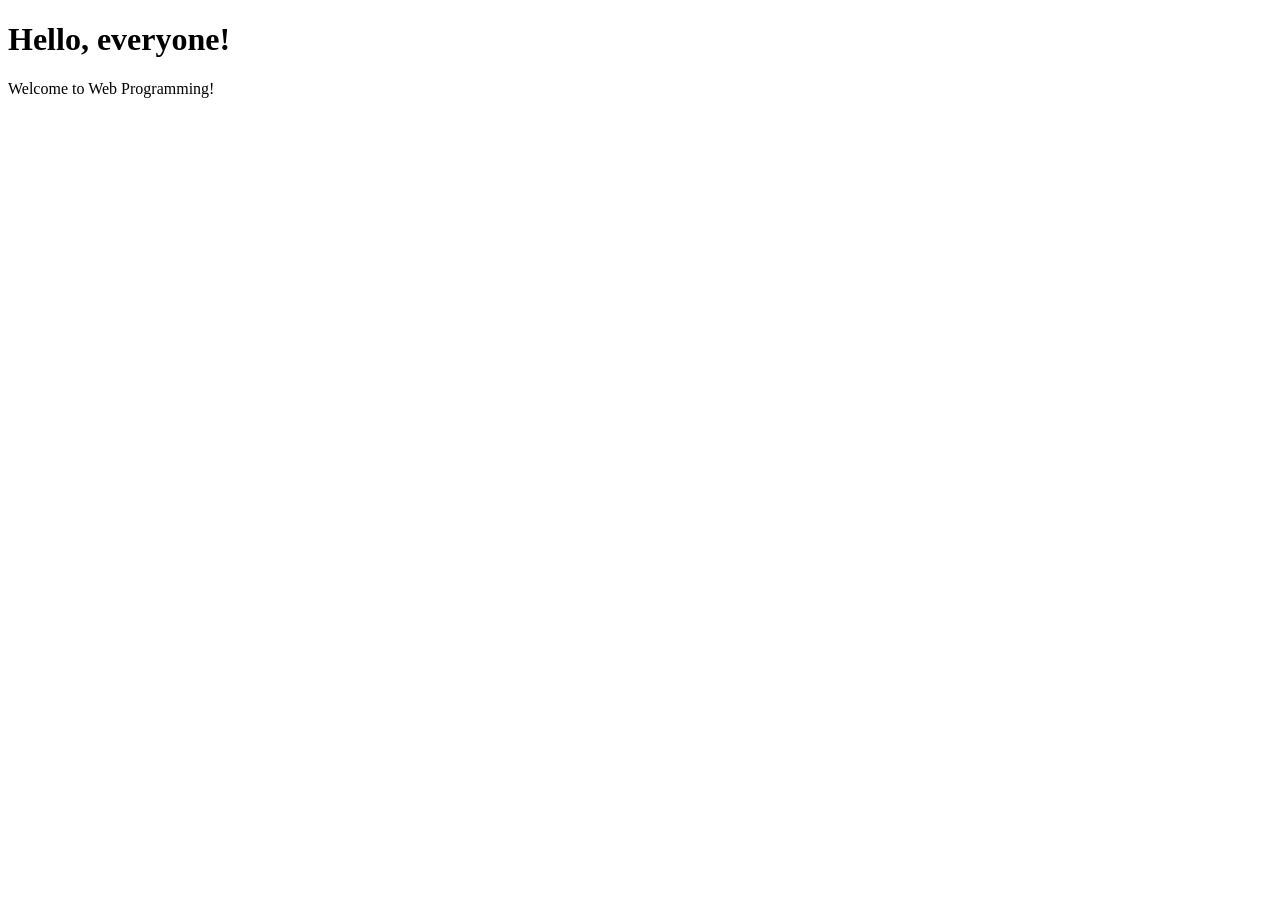
==== frontend/index.html @ e33ed8f9 "Merge GitHub README and add frontend" ====
<!DOCTYPE html>
<html lang="en">
<head>
  <meta charset="UTF-8">
  <meta name="viewport" content="width=device-width, initial-scale=1.0">
  <title>Hello World</title>
</head>
<body>
  <h1>Hello, everyone!</h1>
  <p>Welcome to Web Programming!</p>
</body>
</html>
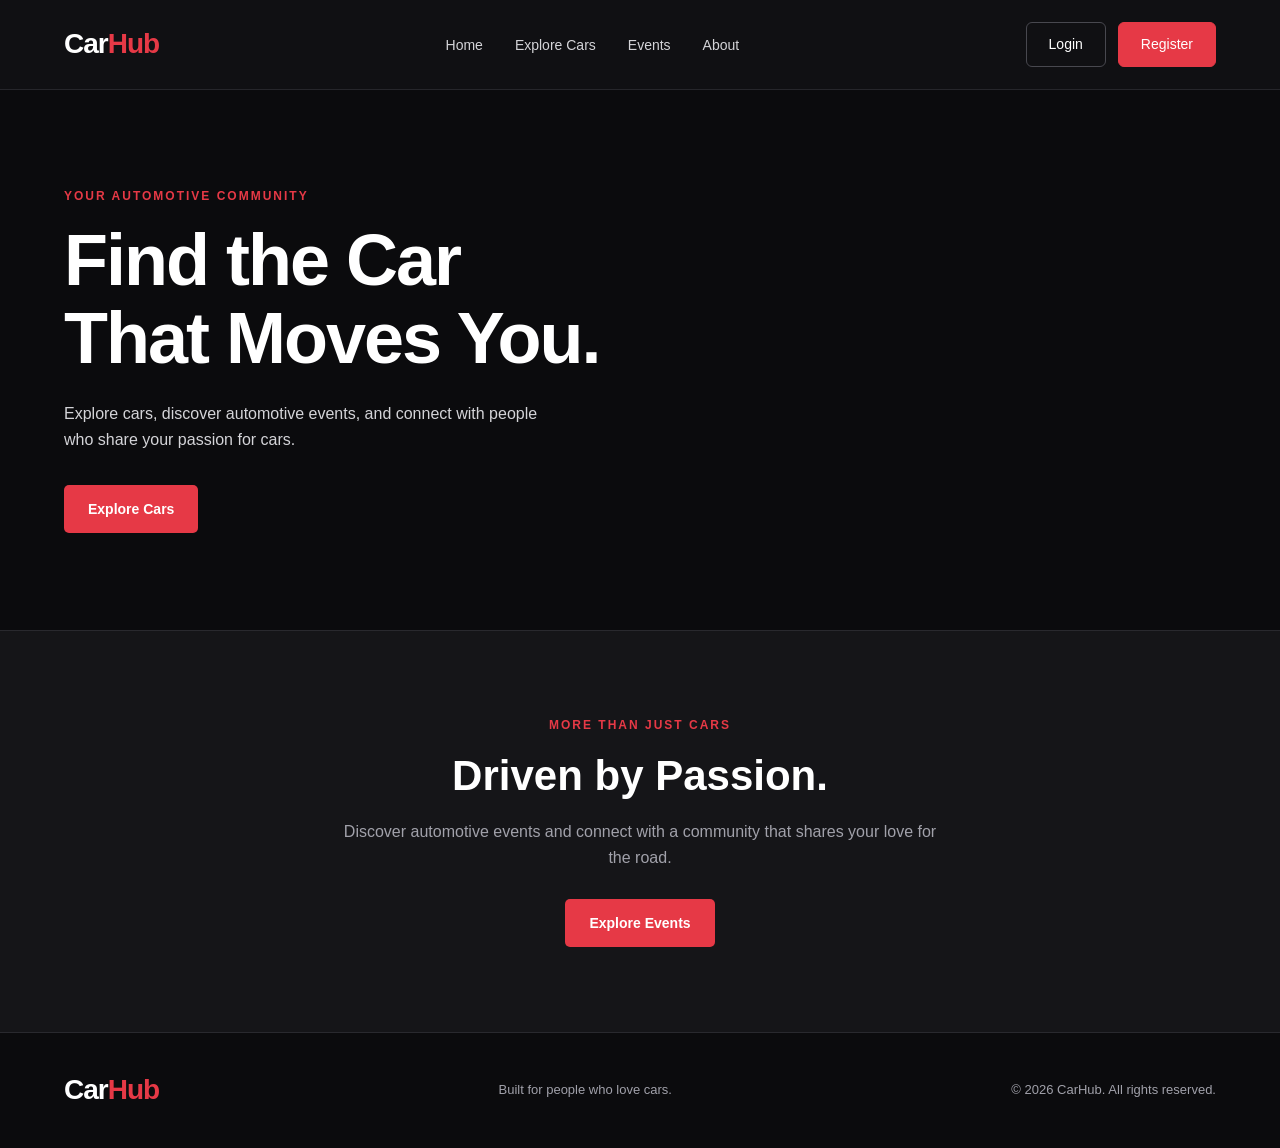
==== commit 98c9f9a4: "Complete Milestone 1 frontend and project documentation" ====
--- a/frontend/index.html
+++ b/frontend/index.html
@@ -1,13 +1,115 @@
 <!DOCTYPE html>
 <html lang="en">
 <head>
-  <meta charset="UTF-8">
-  <meta name="viewport" content="width=device-width, initial-scale=1.0">
-  <title>Hello World</title>
+    <meta charset="UTF-8">
+    <meta name="viewport" content="width=device-width, initial-scale=1.0">
+
+    <title>CarHub | Find Your Next Car</title>
+
+    <link rel="stylesheet" href="css/style.css">
+    <script src="js/script.js" defer></script>
 </head>
+
 <body>
-  <h1>Hello, everyone!</h1>
-  <p>Welcome to Web Programming!</p>
+
+    <!-- HEADER -->
+    <header>
+        <nav class="navbar">
+
+            <a href="#home" class="logo" data-page="home">
+                Car<span>Hub</span>
+            </a>
+
+            <ul class="nav-links">
+                <li>
+                    <a href="#home" data-page="home">Home</a>
+                </li>
+                <li>
+                    <a href="#cars" data-page="cars">Explore Cars</a>
+                </li>
+                <li>
+                    <a href="#events" data-page="events">Events</a>
+                </li>
+                <li>
+                    <a href="#about" data-page="about">About</a>
+                </li>
+            </ul>
+
+            <div class="nav-buttons">
+                <a href="#login" class="login-button" data-page="login">
+                    Login
+                </a>
+
+                <a href="#register" class="register-button" data-page="register">
+                    Register
+                </a>
+            </div>
+
+        </nav>
+    </header>
+
+    <!-- MAIN CONTENT -->
+    <main>
+        <div id="app-content">
+
+            <!-- HERO SECTION -->
+            <section class="hero" id="home">
+                <div class="hero-content">
+
+                    <p class="eyebrow">YOUR AUTOMOTIVE COMMUNITY</p>
+
+                    <h1>
+                        Find the Car<br>
+                        That Moves You.
+                    </h1>
+
+                    <p class="hero-description">
+                        Explore cars, discover automotive events, and connect
+                        with people who share your passion for cars.
+                    </p>
+
+                    <a href="#cars" class="primary-button" data-page="cars">
+                        Explore Cars
+                    </a>
+
+                </div>
+            </section>
+
+            <!-- EVENTS SECTION -->
+            <section id="events" class="community-section">
+
+                <p class="eyebrow">MORE THAN JUST CARS</p>
+
+                <h2>Driven by Passion.</h2>
+
+                <p>
+                    Discover automotive events and connect with a community
+                    that shares your love for the road.
+                </p>
+
+                <a href="#events" class="primary-button" data-page="events">
+                    Explore Events
+                </a>
+
+            </section>
+
+        </div>
+    </main>
+
+    <!-- FOOTER -->
+    <footer id="about">
+
+        <a href="#home" class="logo" data-page="home">
+            Car<span>Hub</span>
+        </a>
+
+        <p>Built for people who love cars.</p>
+
+        <p class="copyright">
+            © 2026 CarHub. All rights reserved.
+        </p>
+
+    </footer>
+
 </body>
-</html>
-
+</html>
--- a/frontend/css/style.css
+++ b/frontend/css/style.css
@@ -0,0 +1,717 @@
+/* ===== GENERAL ===== */
+
+* {
+    margin: 0;
+    padding: 0;
+    box-sizing: border-box;
+}
+
+html {
+    scroll-behavior: smooth;
+}
+
+body {
+    font-family: Arial, Helvetica, sans-serif;
+    background-color: var(--background);
+    color: var(--text);
+    line-height: 1.6;
+}
+
+a {
+    text-decoration: none;
+    color: inherit;
+}
+
+ul {
+    list-style: none;
+}
+
+:root {
+    --background: #0b0b0d;
+    --surface: #151518;
+    --surface-light: #1b1b20;
+    --accent: #e63946;
+    --accent-hover: #c92d3a;
+    --text: #ffffff;
+    --text-muted: #a1a1aa;
+    --border: #29292e;
+}
+
+/* ===== NAVIGATION ===== */
+
+header {
+    background-color: #101013;
+    border-bottom: 1px solid #26262b;
+}
+
+.navbar {
+    max-width: 1200px;
+    margin: auto;
+    padding: 22px 24px;
+    display: flex;
+    align-items: center;
+    justify-content: space-between;
+    gap: 30px;
+}
+
+.logo {
+    font-size: 28px;
+    font-weight: 800;
+    letter-spacing: -1px;
+}
+
+.logo span {
+    color: var(--accent);
+}
+
+.nav-links {
+    display: flex;
+    align-items: center;
+    gap: 32px;
+}
+
+.nav-links a {
+    color: #d4d4d8;
+    font-size: 14px;
+    transition: color 0.2s;
+}
+
+.nav-links a:hover {
+    color: var(--accent);
+}
+
+.nav-buttons {
+    display: flex;
+    align-items: center;
+    gap: 12px;
+}
+
+.login-button,
+.register-button {
+    display: inline-block;
+    padding: 10px 22px;
+    border: 1px solid #48484f;
+    border-radius: 6px;
+    font-family: inherit;
+    font-size: 14px;
+    line-height: 1.6;
+    text-align: center;
+    white-space: nowrap;
+    transition: background-color 0.2s, border-color 0.2s;
+}
+
+.login-button {
+    background-color: transparent;
+    color: var(--text);
+}
+
+.login-button:hover {
+    background-color: #252529;
+    border-color: #777780;
+}
+
+.register-button {
+    background-color: var(--accent);
+    color: var(--text);
+    border-color: var(--accent);
+}
+
+.register-button:hover {
+    background-color: var(--accent-hover);
+    border-color: var(--accent-hover);
+}
+
+/* ===== HERO ===== */
+
+.hero {
+    min-height: 540px;
+    display: flex;
+    align-items: center;
+    padding: 80px max(24px, calc((100% - 1152px) / 2));
+    background:
+        linear-gradient(
+            90deg,
+            rgba(11, 11, 13, 0.98) 0%,
+            rgba(11, 11, 13, 0.8) 48%,
+            rgba(11, 11, 13, 0.2) 100%
+        ),
+        url("https://images.unsplash.com/photo-1492144534655-ae79c964c9d7?auto=format&fit=crop&w=2000&q=85")
+        center / cover no-repeat;
+}
+
+.hero-content {
+    max-width: 600px;
+}
+
+.eyebrow {
+    color: var(--accent);
+    font-size: 12px;
+    font-weight: 700;
+    letter-spacing: 2px;
+    margin-bottom: 16px;
+}
+
+.hero h1 {
+    font-size: clamp(42px, 6vw, 72px);
+    line-height: 1.08;
+    letter-spacing: -2px;
+    margin-bottom: 24px;
+}
+
+.hero-description {
+    color: #d4d4d8;
+    font-size: 16px;
+    max-width: 490px;
+    margin-bottom: 32px;
+}
+
+.primary-button {
+    display: inline-block;
+    background-color: var(--accent);
+    color: var(--text);
+    padding: 13px 24px;
+    border: none;
+    border-radius: 5px;
+    font-weight: 700;
+    font-size: 14px;
+    cursor: pointer;
+    transition: background-color 0.2s, transform 0.2s;
+}
+
+.primary-button:hover {
+    background-color: var(--accent-hover);
+    transform: translateY(-2px);
+}
+
+/* ===== FEATURED CARS ===== */
+
+.featured-section {
+    max-width: 1200px;
+    margin: auto;
+    padding: 80px 24px;
+}
+
+.section-heading {
+    display: flex;
+    justify-content: space-between;
+    align-items: end;
+    gap: 20px;
+    margin-bottom: 32px;
+}
+
+.section-heading h2,
+.community-section h2 {
+    font-size: clamp(30px, 4vw, 42px);
+    line-height: 1.2;
+}
+
+.text-link {
+    color: #e4e4e7;
+    font-size: 14px;
+}
+
+.text-link:hover {
+    color: var(--accent);
+}
+
+.car-grid {
+    display: grid;
+    grid-template-columns: repeat(3, minmax(0, 1fr));
+    gap: 24px;
+}
+
+.car-card {
+    background-color: var(--surface);
+    border: 1px solid var(--border);
+    border-radius: 9px;
+    overflow: hidden;
+    transition: transform 0.2s, border-color 0.2s;
+}
+
+.car-card:hover {
+    transform: translateY(-5px);
+    border-color: #55555e;
+}
+
+.car-image {
+    height: 210px;
+    background-size: cover;
+    background-position: center;
+}
+
+.car-image-one {
+    background-image: url("https://images.unsplash.com/photo-1555215695-3004980ad54e?auto=format&fit=crop&w=900&q=80");
+}
+
+.car-image-two {
+    background-image: url("https://images.unsplash.com/photo-1606664515524-ed2f786a0bd6?auto=format&fit=crop&w=900&q=80");
+}
+
+.car-image-three {
+    background-image: url("https://images.unsplash.com/photo-1618843479313-40f8afb4b4d8?auto=format&fit=crop&w=900&q=80");
+}
+
+.car-info {
+    padding: 22px;
+}
+
+.car-category {
+    color: var(--accent);
+    font-size: 10px;
+    font-weight: 700;
+    letter-spacing: 1.5px;
+    margin-bottom: 8px;
+}
+
+.car-info h3 {
+    font-size: 21px;
+    margin-bottom: 8px;
+}
+
+.car-details {
+    color: var(--text-muted);
+    font-size: 13px;
+    margin-bottom: 22px;
+}
+
+.car-bottom {
+    display: flex;
+    justify-content: space-between;
+    align-items: center;
+    gap: 12px;
+    border-top: 1px solid #303036;
+    padding-top: 18px;
+}
+
+.car-price {
+    font-size: 19px;
+    font-weight: 700;
+}
+
+.car-bottom a {
+    color: #f8717a;
+    font-size: 13px;
+    font-weight: 700;
+}
+
+.car-bottom a:hover {
+    color: var(--text);
+}
+
+/* ===== COMMUNITY ===== */
+
+.community-section {
+    text-align: center;
+    padding: 85px 24px;
+    background-color: var(--surface);
+    border-top: 1px solid var(--border);
+    border-bottom: 1px solid var(--border);
+}
+
+.community-section h2 {
+    margin-bottom: 18px;
+}
+
+.community-section > p:not(.eyebrow) {
+    color: var(--text-muted);
+    max-width: 600px;
+    margin: 0 auto 28px;
+}
+
+/* ===== LOGIN AND REGISTER FORMS ===== */
+
+.login-section {
+    min-height: 600px;
+    display: flex;
+    justify-content: center;
+    align-items: center;
+}
+
+.login-container {
+    width: 100%;
+    max-width: 450px;
+    padding: 35px;
+    background-color: var(--surface);
+    border: 1px solid var(--border);
+    border-radius: 10px;
+}
+
+.login-container h2 {
+    font-size: 32px;
+    margin-bottom: 12px;
+}
+
+.login-description {
+    color: var(--text-muted);
+    font-size: 14px;
+    margin-bottom: 30px;
+}
+
+.login-form {
+    display: flex;
+    flex-direction: column;
+    gap: 20px;
+}
+
+.form-group {
+    display: flex;
+    flex-direction: column;
+    gap: 8px;
+}
+
+.form-group label {
+    font-size: 14px;
+    font-weight: 600;
+}
+
+.form-group input {
+    width: 100%;
+    padding: 13px;
+    background-color: var(--background);
+    color: var(--text);
+    border: 1px solid #48484f;
+    border-radius: 5px;
+    font-size: 14px;
+    outline: none;
+}
+
+.form-group input:focus {
+    border-color: var(--accent);
+}
+
+.form-group input::placeholder {
+    color: #71717a;
+}
+
+.login-submit {
+    width: 100%;
+}
+
+.login-register-link {
+    margin-top: 25px;
+    text-align: center;
+    color: var(--text-muted);
+    font-size: 14px;
+}
+
+.login-register-link a {
+    color: var(--accent);
+    font-weight: 700;
+}
+
+.login-register-link a:hover {
+    text-decoration: underline;
+}
+
+/* ===== CAR DETAILS PAGE ===== */
+
+.back-link {
+    display: inline-block;
+    margin-bottom: 25px;
+    color: var(--text-muted);
+}
+
+.back-link:hover {
+    color: var(--accent);
+}
+
+.car-details-container {
+    display: grid;
+    grid-template-columns: 1fr 1fr;
+    gap: 40px;
+    align-items: start;
+}
+
+.car-details-image {
+    min-height: 350px;
+    border-radius: 10px;
+    background-color: var(--surface);
+    background-size: cover;
+    background-position: center;
+}
+
+.car-details-info h1 {
+    font-size: 38px;
+    margin-bottom: 15px;
+}
+
+.car-details-description {
+    color: var(--text-muted);
+    line-height: 1.8;
+    margin-bottom: 25px;
+}
+
+.details-price {
+    color: var(--accent);
+    font-size: 30px;
+    margin-bottom: 25px;
+}
+
+.specifications-grid {
+    display: grid;
+    grid-template-columns: repeat(2, minmax(0, 1fr));
+    gap: 15px;
+    margin-bottom: 25px;
+}
+
+.specification {
+    display: flex;
+    flex-direction: column;
+    gap: 8px;
+    padding: 15px;
+    background-color: var(--surface);
+    border: 1px solid var(--border);
+    border-radius: 6px;
+}
+
+.specification span {
+    color: var(--text-muted);
+    font-size: 13px;
+}
+
+.specification strong {
+    color: var(--text);
+}
+
+.favorite-button {
+    cursor: pointer;
+}
+
+/* ===== ABOUT PAGE ===== */
+
+.about-grid {
+    margin-top: 40px;
+    gap: 24px;
+    align-items: stretch;
+}
+
+.about-grid .car-card {
+    min-height: 235px;
+    display: flex;
+    flex-direction: column;
+    justify-content: center;
+    transition: transform 0.25s ease, border-color 0.25s ease;
+}
+
+.about-grid .car-card:hover {
+    transform: translateY(-5px);
+    border-color: var(--accent);
+}
+
+.about-grid .car-info {
+    padding: 28px;
+}
+
+.about-grid .car-info h3 {
+    font-size: 23px;
+    line-height: 1.35;
+    margin-bottom: 14px;
+}
+
+.about-grid .car-info p:not(.car-category) {
+    color: var(--text-muted);
+    line-height: 1.8;
+    font-size: 15px;
+}
+
+.about-grid .car-category {
+    margin-bottom: 16px;
+}
+
+/* About page heading */
+
+.featured-section > .eyebrow {
+    margin-bottom: 18px;
+}
+
+.featured-section > h2 {
+    font-size: clamp(34px, 4vw, 44px);
+    line-height: 1.2;
+    margin-bottom: 20px;
+}
+
+.featured-section > .hero-description {
+    max-width: 650px;
+    line-height: 1.9;
+}
+
+/* About call-to-action */
+
+.about-cta {
+    margin-top: 60px;
+    padding: 50px 30px;
+    border: 1px solid var(--border);
+    border-radius: 12px;
+    background:
+        radial-gradient(
+            circle at top right,
+            rgba(230, 57, 70, 0.12),
+            transparent 55%
+        ),
+        linear-gradient(135deg, #19191d, #101012);
+    text-align: center;
+}
+
+.about-cta h2 {
+    font-size: clamp(28px, 4vw, 36px);
+    line-height: 1.25;
+    margin-bottom: 15px;
+}
+
+.about-cta .hero-description {
+    max-width: 600px;
+    margin: 0 auto 28px;
+    line-height: 1.8;
+}
+
+.about-cta .primary-button {
+    display: inline-block;
+}
+
+/* ===== FOOTER ===== */
+
+footer {
+    max-width: 1200px;
+    margin: auto;
+    padding: 35px 24px;
+    display: flex;
+    align-items: center;
+    justify-content: space-between;
+    gap: 20px;
+}
+
+footer p {
+    color: var(--text-muted);
+    font-size: 13px;
+}
+
+/* ===== RESPONSIVE DESIGN ===== */
+
+@media (max-width: 850px) {
+    .navbar {
+        gap: 20px;
+    }
+
+    .nav-links {
+        gap: 16px;
+    }
+
+    .car-grid {
+        grid-template-columns: repeat(2, minmax(0, 1fr));
+    }
+
+    .hero {
+        min-height: 480px;
+    }
+
+    footer {
+        flex-wrap: wrap;
+    }
+}
+
+@media (max-width: 768px) {
+    .car-details-container {
+        grid-template-columns: 1fr;
+    }
+
+    .car-details-image {
+        min-height: 250px;
+    }
+
+    .car-details-info h1 {
+        font-size: 30px;
+    }
+
+    .about-grid .car-card {
+        min-height: 200px;
+    }
+
+    .about-cta {
+        margin-top: 40px;
+        padding: 38px 22px;
+    }
+}
+
+@media (max-width: 600px) {
+    .navbar {
+        flex-wrap: wrap;
+        gap: 18px;
+    }
+
+    .nav-buttons {
+        margin-left: auto;
+        gap: 8px;
+    }
+
+    .login-button,
+    .register-button {
+        padding: 8px 14px;
+        font-size: 13px;
+    }
+
+    .nav-links {
+        order: 3;
+        width: 100%;
+        justify-content: space-between;
+        gap: 10px;
+    }
+
+    .nav-links a {
+        font-size: 12px;
+    }
+
+    .hero {
+        min-height: 450px;
+        padding-top: 60px;
+        padding-bottom: 60px;
+        background-position: 60% center;
+    }
+
+    .hero h1 {
+        letter-spacing: -1px;
+    }
+
+    .featured-section {
+        padding: 55px 20px;
+    }
+
+    .car-grid {
+        grid-template-columns: 1fr;
+    }
+
+    .section-heading {
+        align-items: start;
+        flex-direction: column;
+    }
+
+    .specifications-grid {
+        grid-template-columns: 1fr 1fr;
+    }
+
+    .login-container {
+        padding: 25px;
+    }
+
+    .about-grid {
+        margin-top: 30px;
+        gap: 18px;
+    }
+
+    .about-grid .car-info {
+        padding: 24px;
+    }
+
+    .about-grid .car-info h3 {
+        font-size: 21px;
+    }
+
+    .about-cta {
+        margin-top: 32px;
+        padding: 32px 20px;
+    }
+
+    footer {
+        flex-direction: column;
+        align-items: flex-start;
+    }
+}
